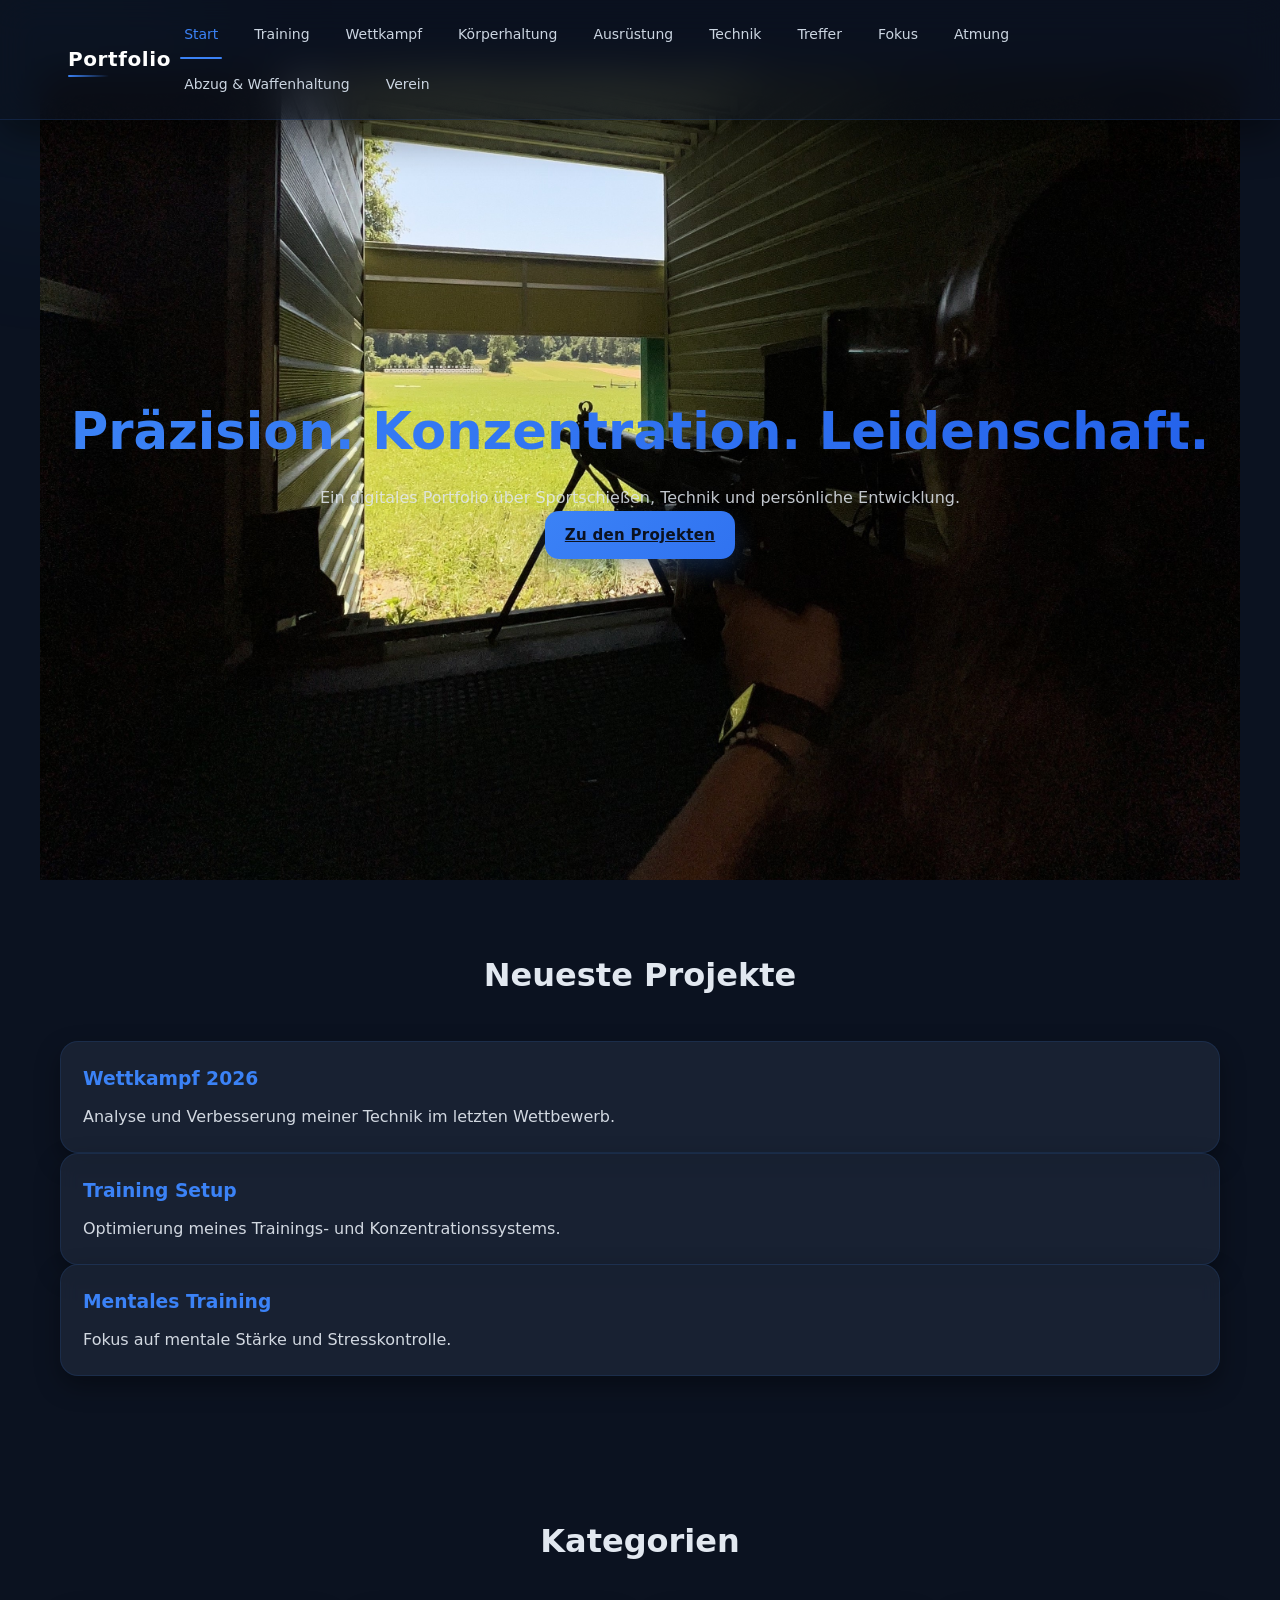
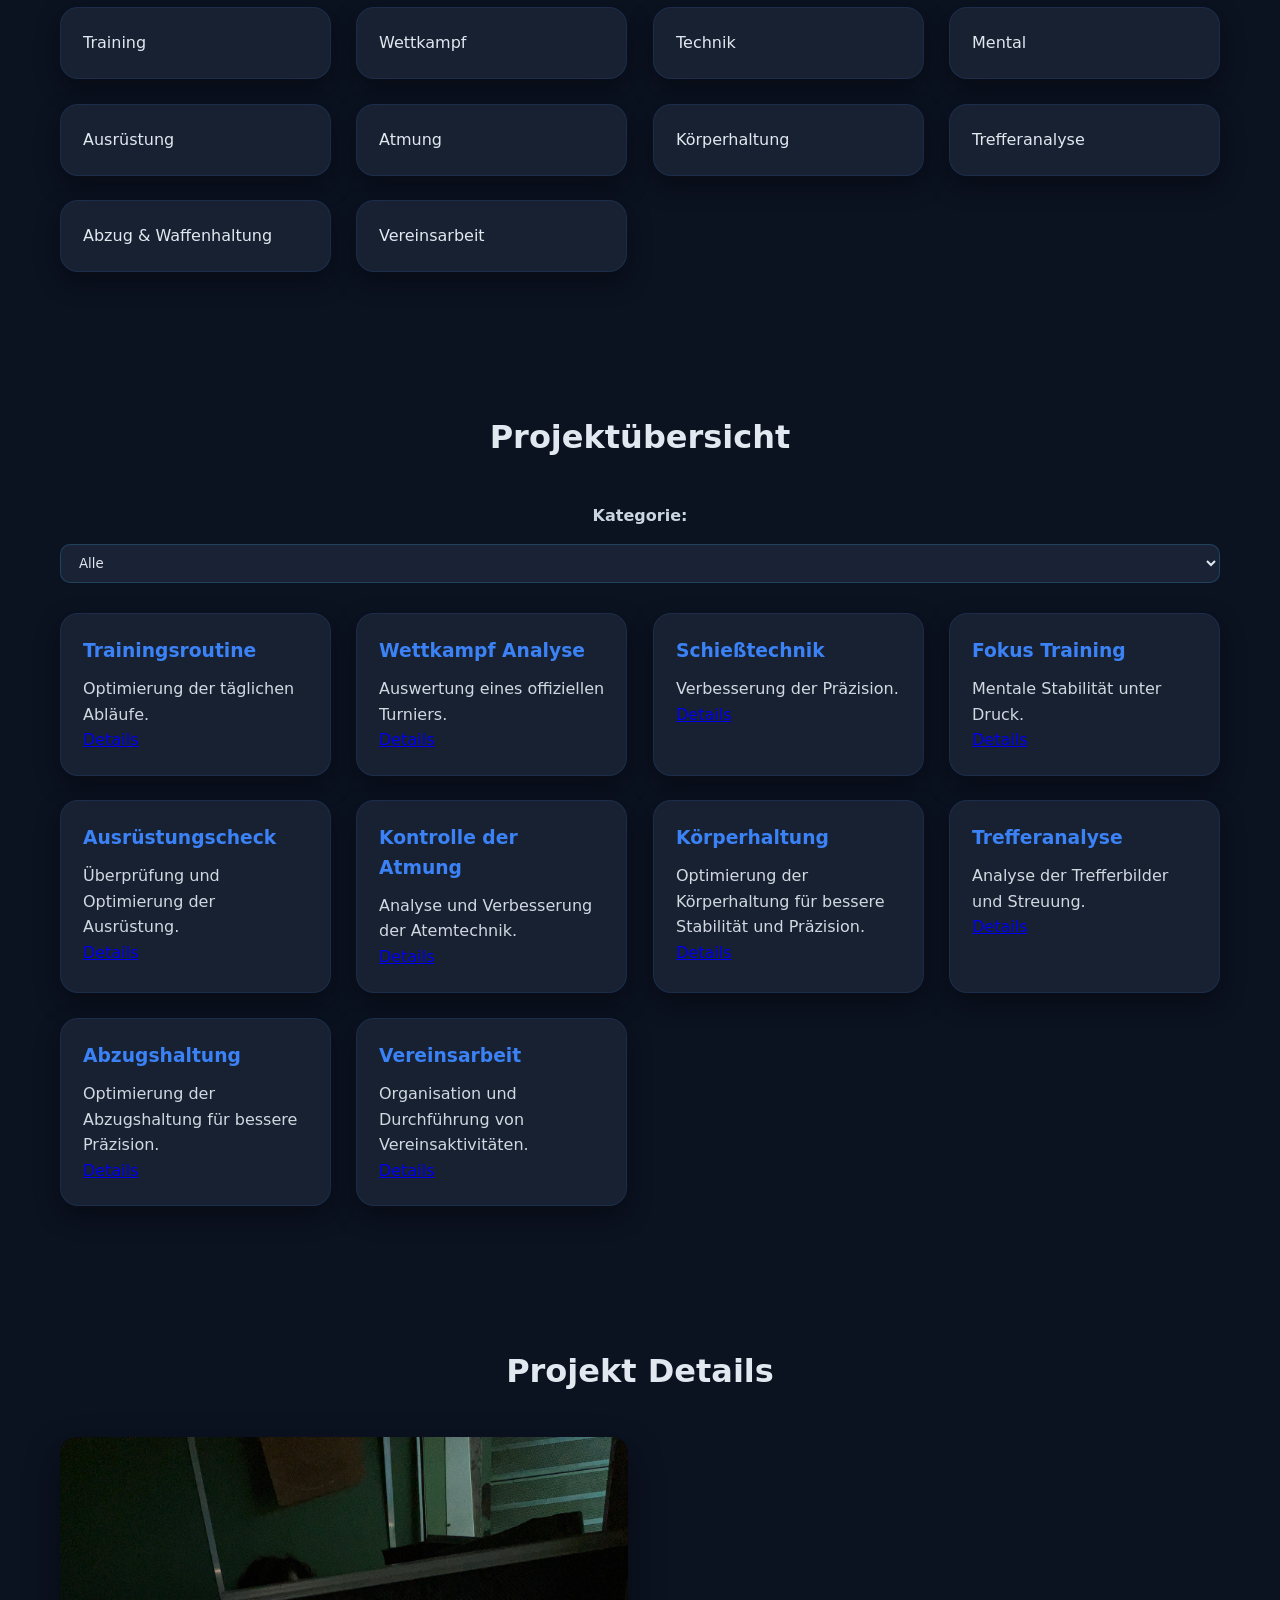
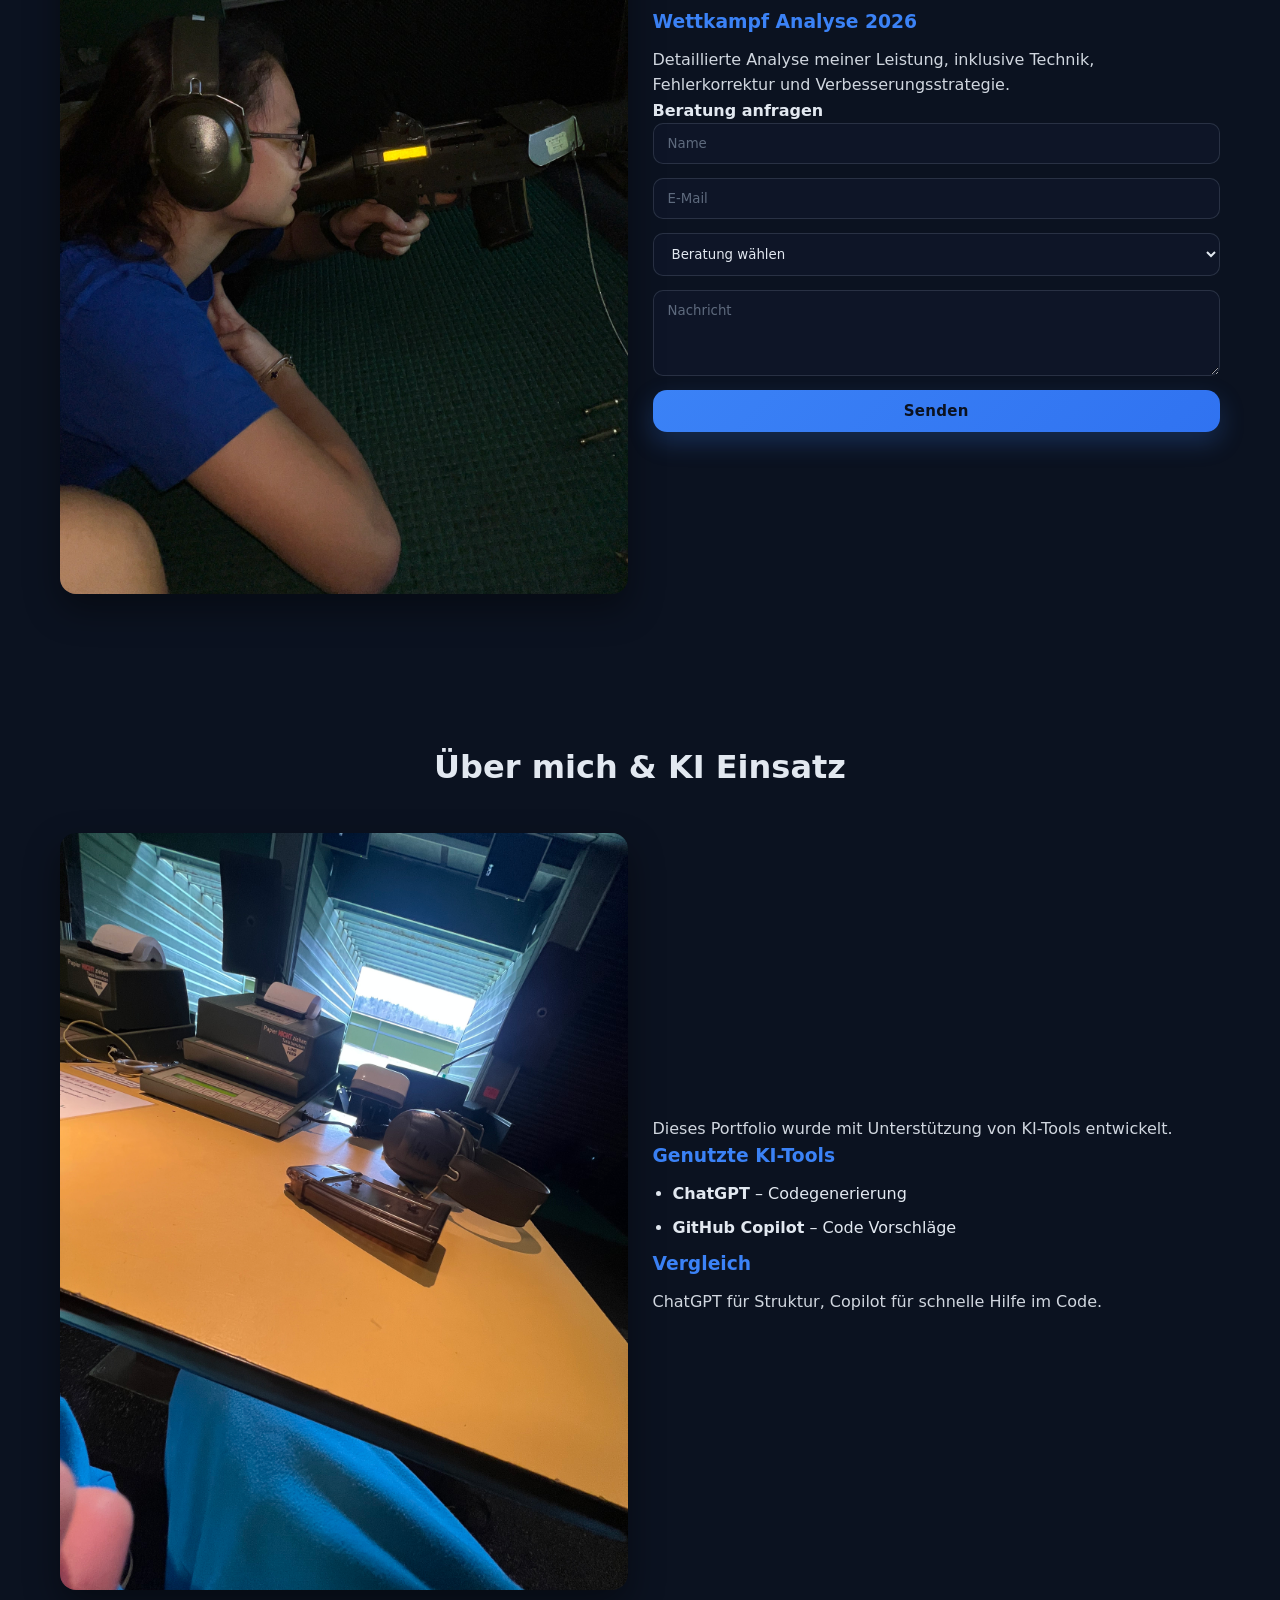
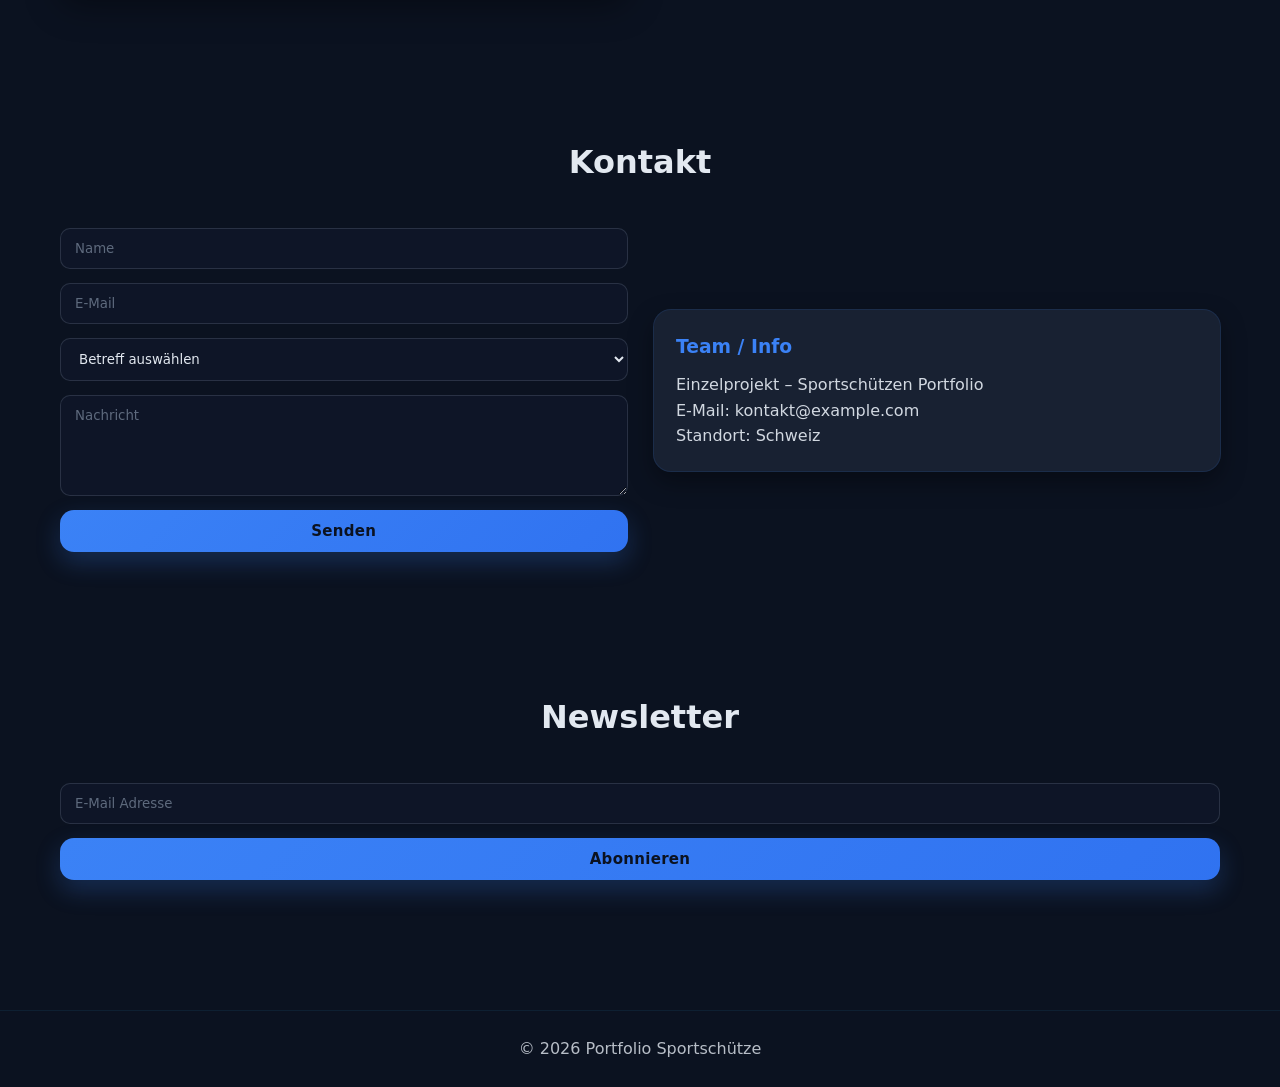
==== index.html @ c747900e "Halbfertig" ====
<!DOCTYPE html>
<html lang="de">

<head>
  <meta charset="UTF-8">
  <meta name="viewport" content="width=device-width, initial-scale=1.0">
  <title>Portfolio – Sportschütze</title>

  <link rel="stylesheet" href="./styles/style1.css">

  <!-- EINZIGE Script-Einbindung (WICHTIG) -->
  <script src="./scripts/script.js" defer></script>
</head>

<body>

  <header>
    <nav>
      <div><strong>Portfolio</strong></div>
      <div>
        <a href="index.html" class="active">Start</a>
        <a href="training.html">Training</a>
        <a href="wettkampf-analyse.html">Wettkampf</a>
        <a href="koerperhaltung.html">Körperhaltung</a>
        <a href="ausruestung.html">Ausrüstung</a>
        <a href="schiesstechnik.html">Technik</a>
        <a href="treffen.html">Treffer</a>
        <a href="fokus-training.html">Fokus</a>
        <a href="atmung.html">Atmung</a>
        <a href="abzug_haltung.html">Abzug & Waffenhaltung</a>
        <a href="verein.html">Verein</a>

      </div>
    </nav>
  </header>

  <main>

    <section id="home" class="hero">
      <div>
        <h1>Präzision. Konzentration. Leidenschaft.</h1>
        <p>Ein digitales Portfolio über Sportschießen, Technik und persönliche Entwicklung.</p>
        <a class="btn" href="./index.html#projects">Zu den Projekten</a>
      </div>
    </section>

    <section id="news">
      <h2>Neueste Projekte</h2>

      <div class="projects-grid">
        <article class="card">
          <h3>Wettkampf 2026</h3>
          <p>Analyse und Verbesserung meiner Technik im letzten Wettbewerb.</p>
        </article>

        <article class="card">
          <h3>Training Setup</h3>
          <p>Optimierung meines Trainings- und Konzentrationssystems.</p>
        </article>

        <article class="card">
          <h3>Mentales Training</h3>
          <p>Fokus auf mentale Stärke und Stresskontrolle.</p>
        </article>
      </div>
    </section>

    <section id="categories">
      <h2>Kategorien</h2>

      <div class="grid cards">
        <div class="card">Training</div>
        <div class="card">Wettkampf</div>
        <div class="card">Technik</div>
        <div class="card">Mental</div>
        <div class="card">Ausrüstung</div>
        <div class="card">Atmung</div>
        <div class="card">Körperhaltung</div>
        <div class="card">Trefferanalyse</div>
        <div class="card">Abzug & Waffenhaltung</div>
        <div class="card">Vereinsarbeit</div>
      </div>
    </section>

    <section id="projects">
      <h2>Projektübersicht</h2>

      <!-- FILTER -->
      <div class="filter">
        <label for="categoryFilter">Kategorie:</label>

        <select id="categoryFilter">
          <option value="all">Alle</option>
          <option value="training">Training</option>
          <option value="wettkampf">Wettkampf</option>
          <option value="technik">Technik</option>
          <option value="mental">Mental</option>
          <option value="ausrüstung">Ausrüstung</option>
          <option value="atmung">Atemtechnik</option>
          <option value="koerperhaltung">Körperhaltung</option>
          <option value="treffen">Trefferanalyse</option>
          <option value="abzug_haltung">Abzug & Waffenhaltung</option>
          <option value="verein">Vereinsarbeit</option>
        </select>
      </div>

      <!-- PROJEKTE -->
      <div class="grid cards">

        <article class="card project training">
          <h3>Trainingsroutine</h3>
          <p>Optimierung der täglichen Abläufe.</p>
          <a href="training.html">Details</a>
        </article>

        <article class="card project wettkampf">
          <h3>Wettkampf Analyse</h3>
          <p>Auswertung eines offiziellen Turniers.</p>
          <a href="wettkampf-analyse.html">Details</a>
        </article>

        <article class="card project technik">
          <h3>Schießtechnik</h3>
          <p>Verbesserung der Präzision.</p>
          <a href="schiesstechnik.html">Details</a>
        </article>

        <article class="card project mental">
          <h3>Fokus Training</h3>
          <p>Mentale Stabilität unter Druck.</p>
          <a href="fokus-training.html">Details</a>
        </article>

        <article class="card project ausrüstung">
          <h3>Ausrüstungscheck</h3>
          <p>Überprüfung und Optimierung der Ausrüstung.</p>
          <a href="ausruestung.html">Details</a>
        </article>

        <article class="card project atmung">
          <h3>Kontrolle der Atmung</h3>
          <p>Analyse und Verbesserung der Atemtechnik.</p>
          <a href="atmung.html">Details</a>
        </article>

        <article class="card project koerperhaltung">
          <h3>Körperhaltung</h3>
          <p>Optimierung der Körperhaltung für bessere Stabilität und Präzision.</p>
          <a href="koerperhaltung.html">Details</a>
        </article>

        <article class="card project treffen">
          <h3>Trefferanalyse</h3>
          <p>Analyse der Trefferbilder und Streuung.</p>
          <a href="treffen.html">Details</a>
        </article>

        <article class="card project abzug_haltung">
          <h3>Abzugshaltung</h3>
          <p>Optimierung der Abzugshaltung für bessere Präzision.</p>
          <a href="Abzug_haltung.html">Details</a>
        </article>

        <article class="card project verein">
          <h3>Vereinsarbeit</h3>
          <p>Organisation und Durchführung von Vereinsaktivitäten.</p>
          <a href="Verein.html">Details</a>
        </article>
      </div>
    </section>

    <section id="project-detail">
      <h2>Projekt Details</h2>

      <div class="grid two">

        <div>
          <img src="bilder/schiessen_blz.jpeg" alt="Projekt Bild">
        </div>

        <div>
          <h3>Wettkampf Analyse 2026</h3>
          <p>Detaillierte Analyse meiner Leistung, inklusive Technik, Fehlerkorrektur und Verbesserungsstrategie.</p>

          <h4>Beratung anfragen</h4>

          <form>
            <input placeholder="Name">
            <input type="email" placeholder="E-Mail">

            <select>
              <option>Beratung wählen</option>
              <option>Technik Analyse</option>
              <option>Training Plan</option>
              <option>Mental Coaching</option>
            </select>

            <textarea rows="4" placeholder="Nachricht"></textarea>
            <button>Senden</button>
          </form>
        </div>

      </div>
    </section>

    <section id="about">
      <h2>Über mich & KI Einsatz</h2>

      <div class="grid two">

        <div>
          <img src="bilder/IMG_2993.jpeg" alt="Porträt">
        </div>

        <div>
          <p>
            Dieses Portfolio wurde mit Unterstützung von KI-Tools entwickelt.
          </p>

          <h3>Genutzte KI-Tools</h3>
          <ul>
            <li><strong>ChatGPT</strong> – Codegenerierung</li>
            <li><strong>GitHub Copilot</strong> – Code Vorschläge</li>
          </ul>

          <h3>Vergleich</h3>
          <p>ChatGPT für Struktur, Copilot für schnelle Hilfe im Code.</p>
        </div>

      </div>
    </section>

    <section id="contact">
      <h2>Kontakt</h2>

      <div class="grid two">

        <form>
          <input placeholder="Name">
          <input type="email" placeholder="E-Mail">

          <select>
            <option>Betreff auswählen</option>
            <option>Allgemeine Anfrage</option>
            <option>Projektanfrage</option>
            <option>Zusammenarbeit</option>
          </select>

          <textarea rows="5" placeholder="Nachricht"></textarea>
          <button>Senden</button>
        </form>

        <div class="card">
          <h3>Team / Info</h3>
          <p>Einzelprojekt – Sportschützen Portfolio</p>
          <p>E-Mail: kontakt@example.com</p>
          <p>Standort: Schweiz</p>
        </div>

      </div>
    </section>

    <section id="newsletter">
      <h2>Newsletter</h2>

      <form class="newsletter-form">
        <input type="email" placeholder="E-Mail Adresse">
        <button>Abonnieren</button>
      </form>
    </section>

  </main>

  <footer>
    © 2026 Portfolio Sportschütze
  </footer>

</body>

</html>
---- styles/style1.css ----
/* ===============================
   RESET + BASE
=============================== */

* {
  margin: 0;
  padding: 0;
  box-sizing: border-box;
  font-family: system-ui, -apple-system, Segoe UI, Roboto, Arial, sans-serif;
}

html {
  scroll-behavior: smooth;
}

body {
    background: #0b1220;
    color: #e2e8f0;
    line-height: 1.6;
    padding-top: 70px;
}

/* ===============================
   ULTRA PREMIUM NAVBAR (UNIFIED STYLE)
=============================== */

header {
  position: fixed;
  top: 0;
  left: 0;
  width: 100%;
  z-index: 1000;

  background: rgba(11, 18, 32, 0.65);
  backdrop-filter: blur(18px);

  border-bottom: 1px solid rgba(59, 130, 246, 0.15);

  box-shadow: 0 15px 40px rgba(0, 0, 0, 0.45);

  transition: all 0.3s ease;
}

header.scrolled {
  padding: 6px 0;
  background: rgba(11, 18, 32, 0.8);
  box-shadow: 0 10px 25px rgba(0,0,0,0.5);
}

nav {
  max-width: 1200px;
  margin: auto;

  display: flex;
  justify-content: space-between;
  align-items: center;

  padding: 14px 28px;
}

/* LOGO */
nav strong {
  font-size: 1.25rem;
  letter-spacing: 0.6px;

  color: #ffffff;

  position: relative;
}

/* underline glow */
nav strong::after {
  content: "";
  position: absolute;
  bottom: -6px;
  left: 0;

  width: 40%;
  height: 2px;

  background: linear-gradient(90deg, #3b82f6, transparent);
  border-radius: 10px;
}

/* LINKS CONTAINER */
nav div:last-child {
  display: flex;
  gap: 10px;
  align-items: center;
  flex-wrap: wrap;
}

/* LINKS STYLE */
nav a {
  position: relative;

  padding: 8px 12px;
  border-radius: 999px;

  font-size: 14px;
  color: #cbd5e1;
  text-decoration: none;

  transition: 0.3s ease;

  border: 1px solid transparent;
}

/* HOVER */
nav a:hover {
  color: #3b82f6;
  transform: none;
}

/* Active/hover underline (animated) */
nav a {
  display: inline-block;
}

nav a::after {
  content: "";
  position: absolute;
  left: 8px;
  right: 8px;
  bottom: -6px;
  height: 2px;
  background: #3b82f6;
  transform: scaleX(0);
  transform-origin: left center;
  transition: transform 240ms cubic-bezier(.2,.8,.2,1);
  border-radius: 2px;
}

nav a.active {
  color: #3b82f6;
}

nav a:hover::after,
nav a.active::after {
  transform: scaleX(1);
}

/* ===============================
   MOBILE NAVBAR
=============================== */

@media (max-width: 900px) {
  nav {
    flex-direction: column;
    gap: 12px;
    padding: 12px;
  }

  nav div:last-child {
    justify-content: center;
    gap: 8px;
  }

  nav a {
    font-size: 13px;
    padding: 7px 10px;
  }
}
/* ===============================
   HERO
=============================== */

.hero {
  min-height: 90vh;
  display: flex;
  align-items: center;
  justify-content: center;

  text-align: center;
  padding: 80px 20px;

  background-image: url('../bilder/bild_mit_bliz1.jpeg');
  background-size: cover;
  background-position: center;

 
}

.hero div {
  animation: fadeUp 1s ease;
}

.hero h1 {
  font-size: clamp(2.2rem, 4vw, 3.5rem);
  margin-bottom: 12px;

  background: linear-gradient(90deg, #3b82f6, #2563eb);
  -webkit-background-clip: text;
  -webkit-text-fill-color: transparent;
}

.hero p {
  max-width: 650px;
  margin: auto;
  opacity: 0.85;
}

@keyframes fadeUp {
  from {
    opacity: 0;
    transform: translateY(30px);
  }
  to {
    opacity: 1;
    transform: translateY(0);
  }
}

/* ===============================
   SECTIONS
=============================== */

section {
  max-width: 1200px;
  margin: auto;
  padding: 70px 20px;
}

h2 {
  text-align: center;
  font-size: 2rem;
  margin-bottom: 40px;
}

h3 {
  color: #3b82f6;
  margin-bottom: 10px;
}

p {
  opacity: 0.92;
}

/* ===============================
   GRID
=============================== */

.grid {
  display: grid;
  gap: 25px;
}

.grid.two {
  grid-template-columns: 1fr 1fr;
  align-items: center;
}

.grid.cards {
  grid-template-columns: repeat(auto-fit, minmax(240px, 1fr));
}

/* ===============================
   CARDS (WOW EFFECT)
=============================== */

.card {
  background: rgba(30, 41, 59, 0.7);
  backdrop-filter: blur(10px);

  padding: 22px;
  border-radius: 18px;

  border: 1px solid rgba(59, 130, 246, 0.12);

  box-shadow: 0 10px 25px rgba(0,0,0,0.35);

  transition: 0.35s ease;
  position: relative;
  overflow: hidden;
}

.card:hover {
  transform: translateY(-10px) scale(1.02);
  box-shadow: 0 20px 45px rgba(0,0,0,0.5);
}

/* ===============================
   IMAGES
=============================== */

img {
  width: 100%;
  border-radius: 16px;
  box-shadow: 0 15px 35px rgba(0,0,0,0.4);
  transition: 0.4s ease;
}

img:hover {
  transform: scale(1.03);
}

/* ===============================
   PREMIUM BUTTON SYSTEM (WOW FIX)
=============================== */

.btn,
button {
  position: relative;
  display: inline-flex;
  align-items: center;
  justify-content: center;
  gap: 8px;

  padding: 12px 20px;

  border: none;
  border-radius: 14px;

  font-weight: 600;
  font-size: 15px;
  letter-spacing: 0.3px;

    color: #0b1220;
    cursor: pointer;

    background: linear-gradient(135deg, #3b82f6, #2563eb);

  background-size: 200% 200%;

  box-shadow:
  0 10px 25px rgba(59, 130, 246, 0.25),
  0 4px 10px rgba(0, 0, 0, 0.2);

  transition: all 0.35s ease;
  overflow: hidden;
}

/* ===============================
   HOVER (FLOW + LIFT + GLOW)
=============================== */

.btn:hover,
button:hover {
  transform: translateY(-4px) scale(1.02);

  background-position: right center;

  box-shadow:
    0 18px 40px rgba(59, 130, 246, 0.35),
    0 10px 25px rgba(0, 0, 0, 0.3);
}

/* ===============================
   CLICK FEEDBACK (FEELS REAL)
=============================== */

.btn:active,
button:active {
  transform: translateY(0) scale(0.97);

  box-shadow:
    0 8px 18px rgba(59, 130, 246, 0.2);
}

/* ===============================
   SHINE EFFECT (WOW MOMENT)
=============================== */

.btn::before,
button::before {
  content: "";
  position: absolute;
  top: 0;
  left: -75%;

  width: 50%;
  height: 100%;

  background: linear-gradient(
    120deg,
    transparent,
    rgba(255, 255, 255, 0.35),
    transparent
  );

  transform: skewX(-20deg);
}

.btn:hover::before,
button:hover::before {
  animation: shine 0.8s ease;
}

@keyframes shine {
  0% {
    left: -75%;
  }
  100% {
    left: 125%;
  }
}

/* ===============================
   DISABLED STATE
=============================== */

button:disabled {
  opacity: 0.5;
  cursor: not-allowed;
  transform: none;
  box-shadow: none;
}

/* ===============================
   OPTIONAL: SECONDARY BUTTON STYLE
=============================== */

.btn.secondary {
  background: rgba(30, 41, 59, 0.8);
  color: #e2e8f0;
  border: 1px solid rgba(59, 130, 246, 0.2);
}

.btn.secondary:hover {
  border-color: rgba(59,130,246,0.12);
  background: rgba(30, 41, 59, 1);
}

/* ===============================
   LISTS
=============================== */

ul {
  padding-left: 20px;
}

li {
  margin-bottom: 8px;
}

/* ===============================
   TABS
=============================== */

.tabs {
  max-width: 1000px;
  margin: auto;
}

.tab-buttons {
  display: flex;
  justify-content: center;
  gap: 10px;
  flex-wrap: wrap;
  margin-bottom: 20px;
}

.tab-btn {
  background: #1e293b;
  color: #cbd5e1;

  border: 1px solid rgba(56,189,248,0.15);

  padding: 10px 15px;
  border-radius: 10px;

  cursor: pointer;
  transition: 0.3s;
}

.tab-btn:hover {
  transform: translateY(-2px);
}

.tab-btn.active {
  background: #3b82f6;
  color: #0b1220;
}

/* ===============================
   TAB CONTENT
=============================== */

.tab-content {
  display: none;

  background: rgba(30, 41, 59, 0.7);
  backdrop-filter: blur(10px);

  padding: 20px;
  border-radius: 16px;

  border: 1px solid rgba(59, 130, 246, 0.12);

  animation: fadeTab 0.4s ease;
}

.tab-content.active {
  display: block;
}

@keyframes fadeTab {
  from {
    opacity: 0;
    transform: translateY(10px);
  }
  to {
    opacity: 1;
    transform: translateY(0);
  }
}

/* ===============================
   FORMS (PRO LEVEL FIX)
=============================== */

form {
  display: flex;
  flex-direction: column;
  gap: 14px;
}

input,
textarea,
select {
  width: 100%;
  padding: 12px 14px;

  border-radius: 10px;
  border: 1px solid rgba(148, 163, 184, 0.2);

  background: rgba(15, 23, 42, 0.8);
  color: #e2e8f0;

  outline: none;

  transition: 0.25s ease;
}

/* Hover */
input:hover,
textarea:hover,
select:hover {
  border-color: rgba(59, 130, 246, 0.5);
}

/* Focus (WICHTIG = WOW MOMENT) */
input:focus,
textarea:focus,
select:focus {
  border-color: rgba(59,130,246,0.12);
  box-shadow: 0 0 0 4px rgba(59, 130, 246, 0.15);
}

/* Placeholder */
input::placeholder,
textarea::placeholder {
  color: rgba(148, 163, 184, 0.6);
}

/* ===============================
   CANVAS (CHART FIX)
=============================== */

canvas {
  width: 100%;
  max-width: 100%;

  background: rgba(30, 41, 59, 0.7);
  padding: 20px;

  border-radius: 16px;

  box-shadow: 0 20px 40px rgba(0,0,0,0.4);
}

/* ===============================
   FILTER UI
=============================== */

.filter {
  display: flex;
  justify-content: center;
  align-items: center;
  gap: 15px;

  flex-wrap: wrap;

  margin-bottom: 30px;
}

.filter label {
  font-weight: 600;
  color: #cbd5e1;
}

.filter select {
  background: rgba(30, 41, 59, 0.8);
  color: #e2e8f0;

  border: 1px solid rgba(56,189,248,0.2);

  padding: 10px 14px;
  border-radius: 10px;

  cursor: pointer;

  transition: 0.3s;
}

.filter select:hover {
  border-color: rgba(59,130,246,0.12);
}

/* ===============================
   GALLERY
=============================== */

.gallery {
  display: grid;
  gap: 20px;
  grid-template-columns: repeat(auto-fit, minmax(150px, 1fr));
}

/* ===============================
   FOOTER
=============================== */

footer {
  text-align: center;
  padding: 25px;

  background: #0b1220;

  border-top: 1px solid rgba(56,189,248,0.08);

  margin-top: 60px;

  color: rgba(226,232,240,0.8);
}

/* ===============================
   RESPONSIVE DESIGN
=============================== */

@media (max-width: 900px) {
  .grid.two {
    grid-template-columns: 1fr;
  }

  nav {
    flex-direction: column;
    gap: 10px;
    padding: 12px;
  }

  .hero {
    min-height: 70vh;
  }

  h2 {
    font-size: 1.6rem;
  }
}

@media (max-width: 600px) {
  section {
    padding: 40px 15px;
  }

  .tab-buttons {
    flex-direction: column;
    align-items: center;
  }

  .btn {
    width: 100%;
    text-align: center;
  }
}

/* ===============================
   SMALL MICRO-ANIMATIONS
=============================== */

/* smooth reveal feel */
.card,
.tab-content,
img {
  will-change: transform;
}

/* hover glow upgrade */
.card:hover {
  border-color: rgba(59, 130, 246, 0.35);
}

/* ===============================
   OPTIONAL WOW TOUCH (SUBTLE GLOW BACKGROUND)
=============================== */

body::before {
  content: "";
  position: fixed;
  top: -200px;
  left: -200px;
  width: 500px;
  height: 500px;

  background: radial-gradient(circle, rgba(56,189,248,0.08), transparent 60%);
  filter: blur(80px);

  z-index: -1;
}

.hidden {
  display: none !important;
}
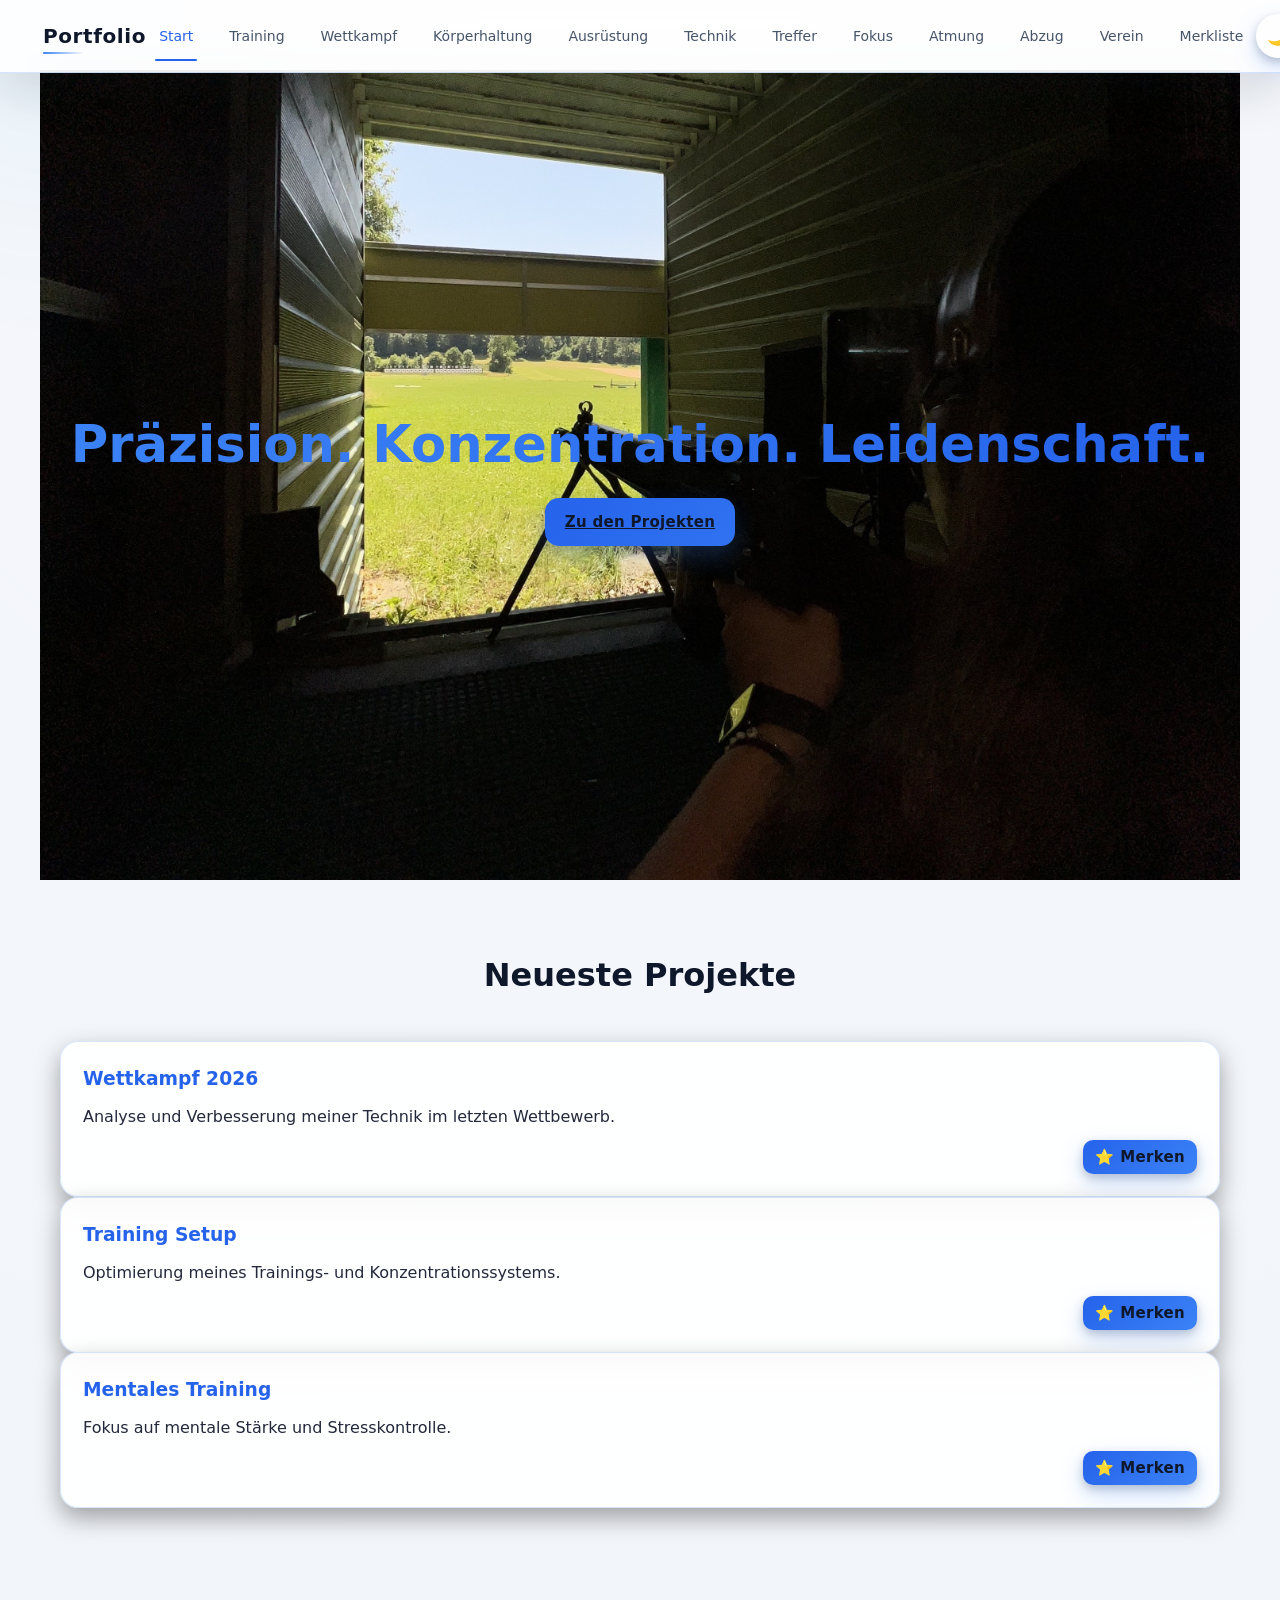
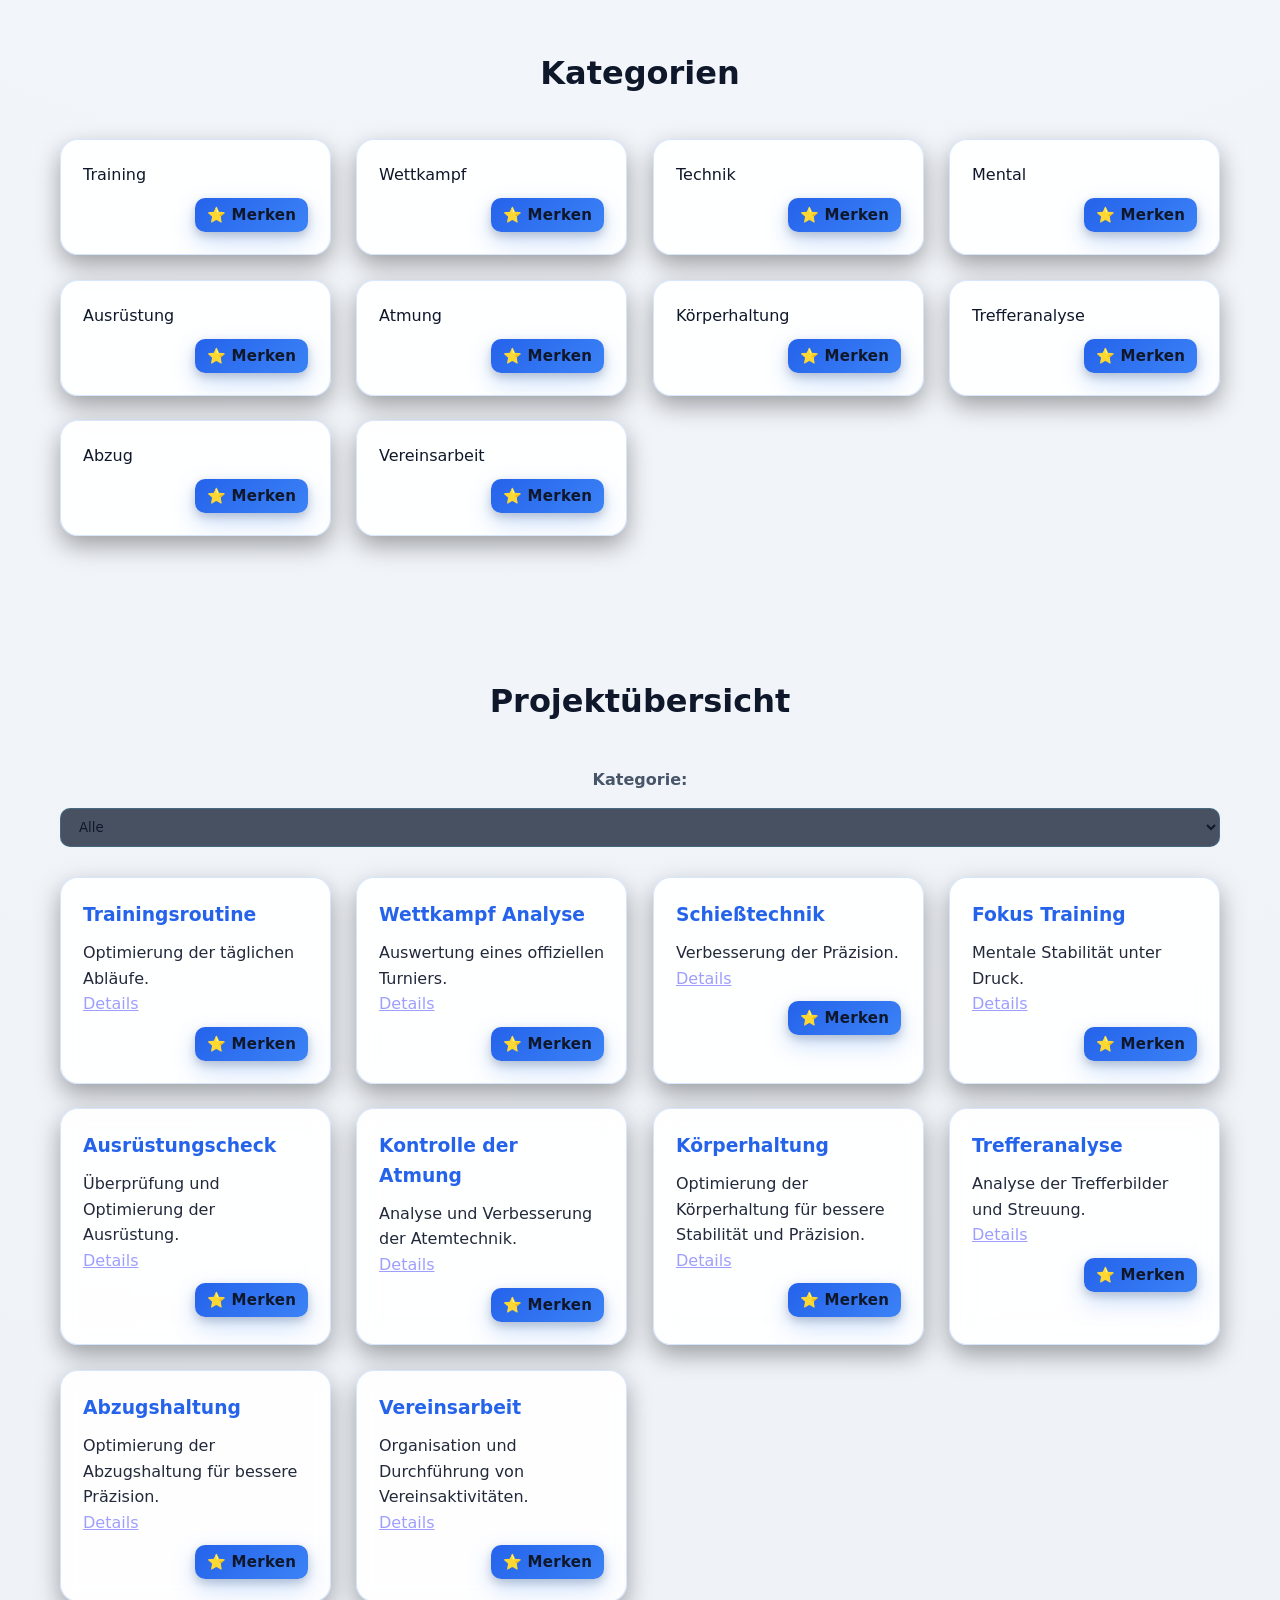
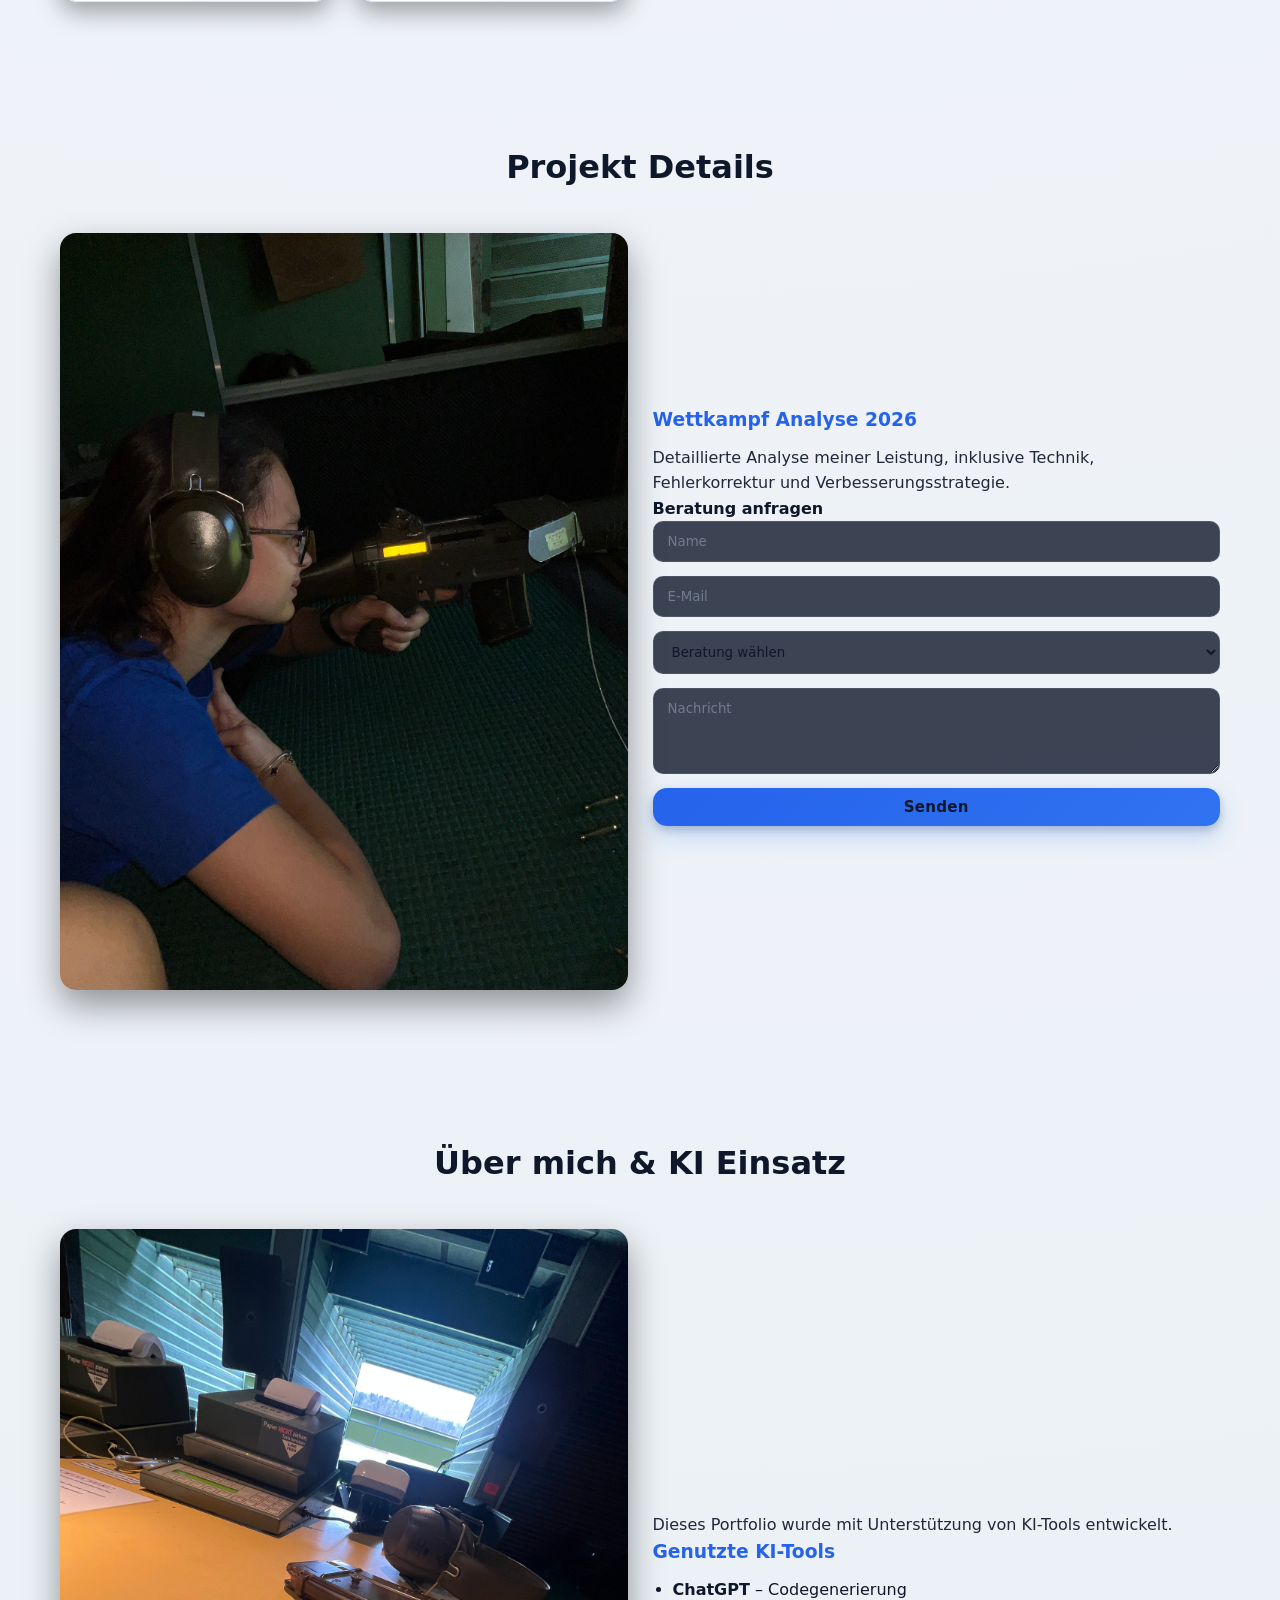
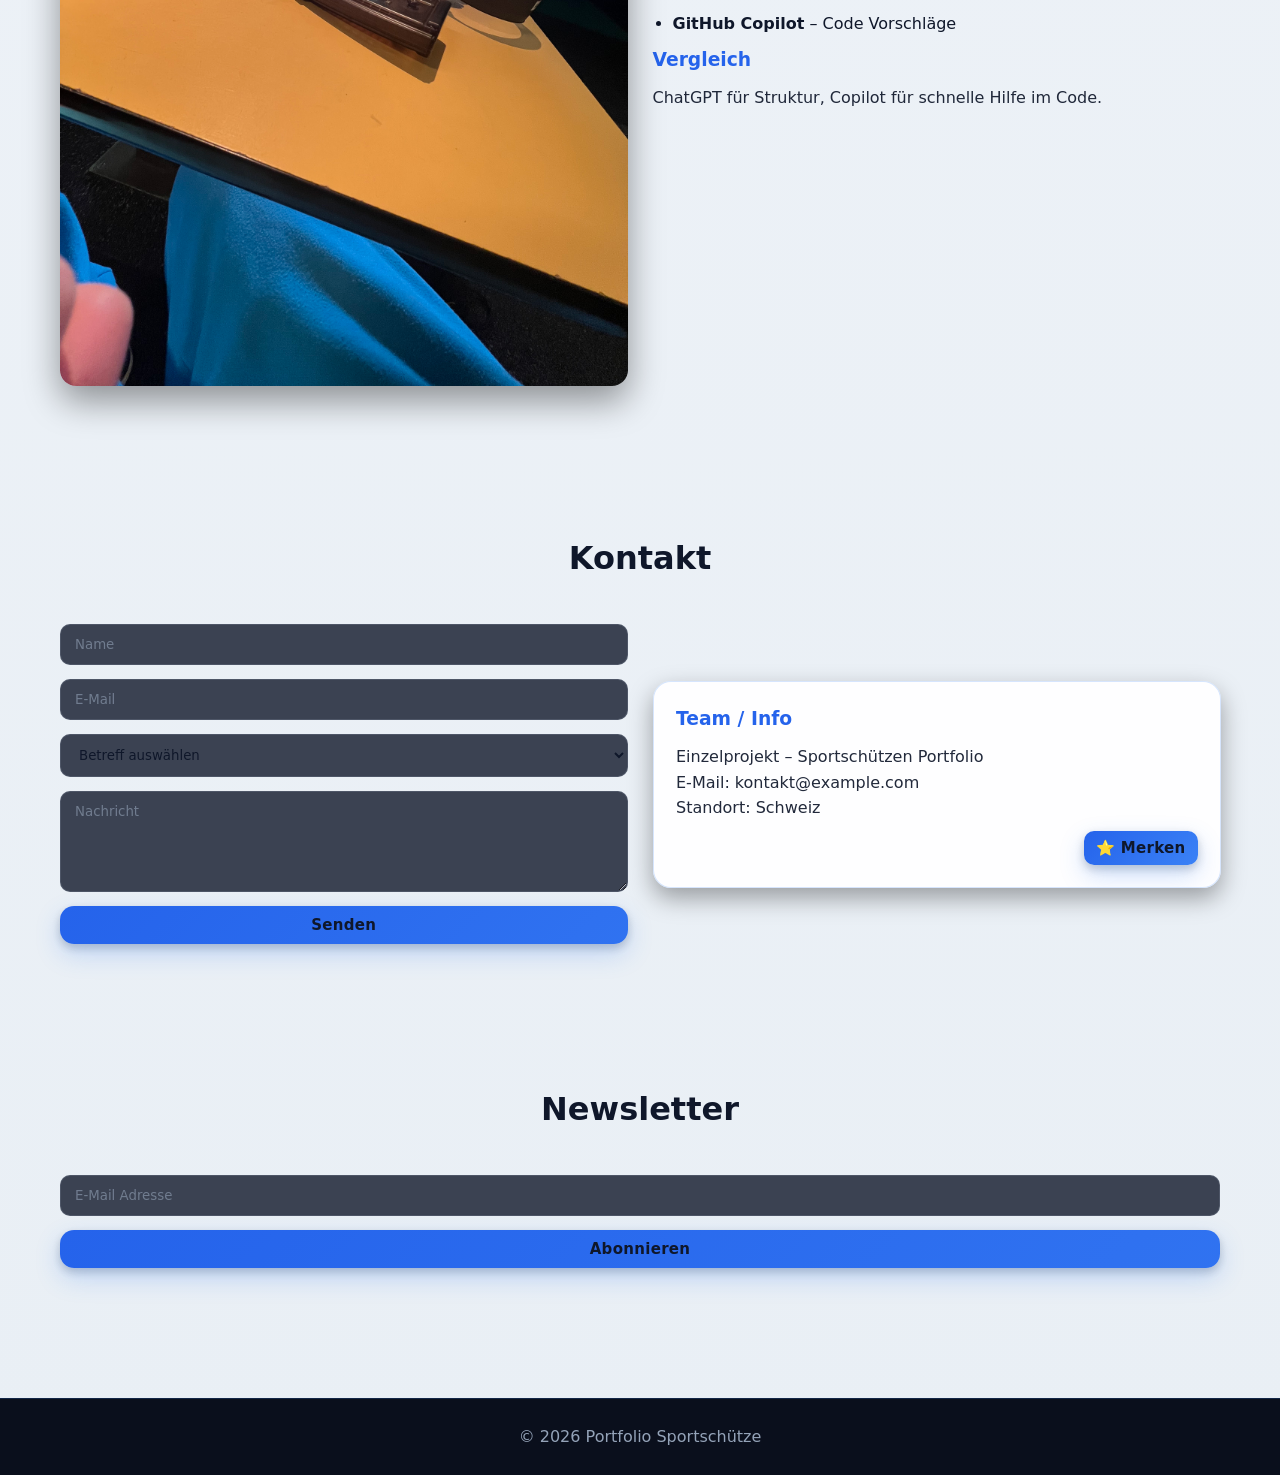
==== commit aa54596f: "Fertig" ====
--- a/index.html
+++ b/index.html
@@ -5,6 +5,9 @@
   <meta charset="UTF-8">
   <meta name="viewport" content="width=device-width, initial-scale=1.0">
   <title>Portfolio – Sportschütze</title>
+  <link rel="icon" href="icons/icon.ico">
+  <link rel="manifest" href="manifest.json">
+  <meta name="theme-color" content="#3b82f6">
 
   <link rel="stylesheet" href="./styles/style1.css">
 
@@ -17,8 +20,7 @@
   <header>
     <nav>
       <div><strong>Portfolio</strong></div>
-      <div>
-        <a href="index.html" class="active">Start</a>
+      <div class='nav-menu' id='primary-navigation'><a href="index.html" class="active">Start</a>
         <a href="training.html">Training</a>
         <a href="wettkampf-analyse.html">Wettkampf</a>
         <a href="koerperhaltung.html">Körperhaltung</a>
@@ -27,9 +29,17 @@
         <a href="treffen.html">Treffer</a>
         <a href="fokus-training.html">Fokus</a>
         <a href="atmung.html">Atmung</a>
-        <a href="abzug_haltung.html">Abzug & Waffenhaltung</a>
+        <a href="abzug_haltung.html">Abzug</a>
         <a href="verein.html">Verein</a>
-
+        <a href="merkliste.html">Merkliste</a>
+      </div>
+      <div class='nav-actions'><button class="theme-toggle" type="button" aria-label="Theme wechseln">🌙</button>
+        <button class='nav-toggle' type='button' aria-controls='primary-navigation' aria-expanded='false'
+          aria-label='Navigation ein- oder ausklappen'>
+          <span></span>
+          <span></span>
+          <span></span>
+        </button>
       </div>
     </nav>
   </header>
@@ -39,7 +49,6 @@
     <section id="home" class="hero">
       <div>
         <h1>Präzision. Konzentration. Leidenschaft.</h1>
-        <p>Ein digitales Portfolio über Sportschießen, Technik und persönliche Entwicklung.</p>
         <a class="btn" href="./index.html#projects">Zu den Projekten</a>
       </div>
     </section>
@@ -77,7 +86,7 @@
         <div class="card">Atmung</div>
         <div class="card">Körperhaltung</div>
         <div class="card">Trefferanalyse</div>
-        <div class="card">Abzug & Waffenhaltung</div>
+        <div class="card">Abzug</div>
         <div class="card">Vereinsarbeit</div>
       </div>
     </section>
--- a/styles/style1.css
+++ b/styles/style1.css
@@ -13,11 +13,76 @@
   scroll-behavior: smooth;
 }
 
+:root {
+  color-scheme: dark;
+  --bg: radial-gradient(circle at top, #0b1220 0%, #0a0f1c 100%);
+  --surface: rgba(15, 23, 42, 0.95);
+  --surface-2: rgba(20, 28, 42, 0.96);
+  --navbar: rgba(11, 18, 32, 0.75);
+  --footer: rgba(11, 18, 32, 0.9);
+  --border: rgba(59, 130, 246, 0.15);
+  --surface-border: rgba(148, 163, 184, 0.18);
+  --text: #e2e8f0;
+  --text-secondary: #94a3b8;
+  --primary: #3b82f6;
+  --primary-hover: #60a5fa;
+  --accent: #38bdf8;
+  --card: linear-gradient(180deg, rgba(30, 41, 59, 0.95), rgba(20, 28, 43, 0.92));
+  --shadow: 0 20px 45px rgba(0, 0, 0, 0.32);
+  --btn-text: #ffffff;
+  --hero-overlay: rgba(11, 18, 32, 0.75);
+  --hero-overlay-alt: rgba(11, 18, 32, 0.9);
+  --link: #3b82f6;
+}
+
+body.light {
+  --bg: radial-gradient(circle at top, #f5f7fb 0%, #e9eff5 100%);
+  --surface: rgba(255, 255, 255, 0.92);
+  --surface-2: rgba(248, 250, 252, 0.95);
+  --navbar: rgba(255, 255, 255, 0.88);
+  --footer: rgba(248, 250, 252, 0.9);
+  --border: rgba(59, 130, 246, 0.2);
+  --surface-border: rgba(148, 163, 184, 0.25);
+  --text: #0f172a;
+  --text-secondary: #475569;
+  --primary: #2563eb;
+  --primary-hover: #3b82f6;
+  --accent: #2563eb;
+  --card: linear-gradient(180deg, rgba(255, 255, 255, 0.98), rgba(241, 245, 249, 0.92));
+  --shadow: 0 20px 45px rgba(15, 23, 42, 0.12);
+  --btn-text: #0f172a;
+  --hero-overlay: rgba(255, 255, 255, 0.85);
+  --hero-overlay-alt: rgba(255, 255, 255, 0.95);
+  --link: #2563eb;
+}
+
+body.dark {
+  --bg: radial-gradient(circle at top, #0b1220 0%, #0a0f1c 100%);
+  --surface: rgba(15, 23, 42, 0.95);
+  --surface-2: rgba(20, 28, 42, 0.96);
+  --navbar: rgba(11, 18, 32, 0.75);
+  --footer: rgba(11, 18, 32, 0.9);
+  --border: rgba(59, 130, 246, 0.15);
+  --surface-border: rgba(148, 163, 184, 0.18);
+  --text: #e2e8f0;
+  --text-secondary: #94a3b8;
+  --primary: #3b82f6;
+  --primary-hover: #60a5fa;
+  --accent: #38bdf8;
+  --card: linear-gradient(180deg, rgba(30, 41, 59, 0.95), rgba(20, 28, 43, 0.92));
+  --shadow: 0 20px 45px rgba(0, 0, 0, 0.32);
+  --btn-text: #ffffff;
+  --hero-overlay: rgba(11, 18, 32, 0.75);
+  --hero-overlay-alt: rgba(11, 18, 32, 0.9);
+  --link: #3b82f6;
+}
+
+
 body {
-    background: #0b1220;
-    color: #e2e8f0;
-    line-height: 1.6;
-    padding-top: 70px;
+  background: var(--bg);
+  color: var(--text);
+  line-height: 1.6;
+  padding-top: 70px;
 }
 
 /* ===============================
@@ -31,24 +96,25 @@
   width: 100%;
   z-index: 1000;
 
-  background: rgba(11, 18, 32, 0.65);
+  background: var(--navbar);
   backdrop-filter: blur(18px);
 
-  border-bottom: 1px solid rgba(59, 130, 246, 0.15);
-
-  box-shadow: 0 15px 40px rgba(0, 0, 0, 0.45);
+  border-bottom: 1px solid var(--border);
+
+  box-shadow: var(--shadow);
 
   transition: all 0.3s ease;
 }
 
 header.scrolled {
   padding: 6px 0;
-  background: rgba(11, 18, 32, 0.8);
-  box-shadow: 0 10px 25px rgba(0,0,0,0.5);
+  background: var(--surface);
+  box-shadow: var(--shadow);
 }
 
 nav {
-  max-width: 1200px;
+  max-width: 1250px;
+  width: 100%;
   margin: auto;
 
   display: flex;
@@ -63,7 +129,7 @@
   font-size: 1.25rem;
   letter-spacing: 0.6px;
 
-  color: #ffffff;
+  color: var(--text);
 
   position: relative;
 }
@@ -83,11 +149,66 @@
 }
 
 /* LINKS CONTAINER */
-nav div:last-child {
+.nav-menu {
+  display: flex;
+  flex-wrap: nowrap;
+  white-space: nowrap;
+  gap: 10px;
+  align-items: center;
+  justify-content: flex-end;
+  width: 100%;
+  transition: max-height 0.28s ease, opacity 0.28s ease, visibility 0.28s ease, padding 0.28s ease;
+  max-height: none;
+  opacity: 1;
+  visibility: visible;
+  overflow: visible;
+}
+
+.nav-actions {
   display: flex;
   gap: 10px;
   align-items: center;
-  flex-wrap: wrap;
+  justify-content: flex-end;
+}
+
+.nav-toggle {
+  display: none;
+  appearance: none;
+  background: transparent;
+  border: 1px solid rgba(255, 255, 255, 0.18);
+  border-radius: 999px;
+  width: 44px;
+  height: 44px;
+  padding: 0;
+  cursor: pointer;
+  color: var(--text);
+  transition: background 0.25s ease, transform 0.25s ease, border-color 0.25s ease;
+}
+
+.nav-toggle:hover {
+  background: rgba(255, 255, 255, 0.12);
+}
+
+.nav-toggle span {
+  display: block;
+  width: 20px;
+  height: 2px;
+  margin: 4px auto;
+  background: currentColor;
+  border-radius: 999px;
+  transition: transform 0.25s ease, opacity 0.25s ease;
+}
+
+.nav-toggle[aria-expanded='true'] span:nth-child(1) {
+  transform: translateY(6px) rotate(45deg);
+}
+
+.nav-toggle[aria-expanded='true'] span:nth-child(2) {
+  opacity: 0;
+}
+
+.nav-toggle[aria-expanded='true'] span:nth-child(3) {
+  transform: translateY(-6px) rotate(-45deg);
 }
 
 /* LINKS STYLE */
@@ -98,7 +219,7 @@
   border-radius: 999px;
 
   font-size: 14px;
-  color: #cbd5e1;
+  color: var(--text-secondary);
   text-decoration: none;
 
   transition: 0.3s ease;
@@ -108,8 +229,26 @@
 
 /* HOVER */
 nav a:hover {
-  color: #3b82f6;
+  color: var(--primary);
   transform: none;
+}
+
+.theme-toggle {
+  min-width: 44px;
+  min-height: 44px;
+  padding: 0;
+  border-radius: 999px;
+  border: 1px solid rgba(255, 255, 255, 0.16);
+  background: rgba(255, 255, 255, 0.12);
+  color: var(--text);
+  font-size: 1.1rem;
+  cursor: pointer;
+  transition: background 0.25s ease, transform 0.25s ease, border-color 0.25s ease;
+}
+
+.theme-toggle:hover {
+  background: rgba(255, 255, 255, 0.2);
+  transform: translateY(-1px);
 }
 
 /* Active/hover underline (animated) */
@@ -124,15 +263,15 @@
   right: 8px;
   bottom: -6px;
   height: 2px;
-  background: #3b82f6;
+  background: var(--primary);
   transform: scaleX(0);
   transform-origin: left center;
-  transition: transform 240ms cubic-bezier(.2,.8,.2,1);
+  transition: transform 240ms cubic-bezier(.2, .8, .2, 1);
   border-radius: 2px;
 }
 
 nav a.active {
-  color: #3b82f6;
+  color: var(--primary);
 }
 
 nav a:hover::after,
@@ -146,21 +285,49 @@
 
 @media (max-width: 900px) {
   nav {
-    flex-direction: column;
+    flex-wrap: wrap;
     gap: 12px;
     padding: 12px;
-  }
-
-  nav div:last-child {
-    justify-content: center;
-    gap: 8px;
-  }
-
-  nav a {
+    align-items: center;
+  }
+
+  .nav-actions {
+    order: 1;
+    justify-content: flex-end;
+    width: 100%;
+  }
+
+  .nav-menu {
+    order: 2;
+    flex-direction: column;
+    width: 100%;
+    max-height: 0;
+    opacity: 0;
+    visibility: hidden;
+    padding-top: 0;
+  }
+
+  .nav-menu.open {
+    max-height: 1000px;
+    opacity: 1;
+    visibility: visible;
+    padding-top: 14px;
+  }
+
+  .nav-menu a {
+    display: block;
+    width: 100%;
     font-size: 13px;
     padding: 7px 10px;
   }
-}
+
+  .nav-toggle {
+    display: inline-flex;
+    align-items: center;
+    justify-content: center;
+  }
+}
+
 /* ===============================
    HERO
 =============================== */
@@ -178,7 +345,7 @@
   background-size: cover;
   background-position: center;
 
- 
+
 }
 
 .hero div {
@@ -205,6 +372,7 @@
     opacity: 0;
     transform: translateY(30px);
   }
+
   to {
     opacity: 1;
     transform: translateY(0);
@@ -228,7 +396,7 @@
 }
 
 h3 {
-  color: #3b82f6;
+  color: var(--primary);
   margin-bottom: 10px;
 }
 
@@ -259,15 +427,15 @@
 =============================== */
 
 .card {
-  background: rgba(30, 41, 59, 0.7);
+  background: var(--surface);
   backdrop-filter: blur(10px);
 
   padding: 22px;
   border-radius: 18px;
 
-  border: 1px solid rgba(59, 130, 246, 0.12);
-
-  box-shadow: 0 10px 25px rgba(0,0,0,0.35);
+  border: 1px solid var(--border);
+
+  box-shadow: 0 10px 25px rgba(0, 0, 0, 0.35);
 
   transition: 0.35s ease;
   position: relative;
@@ -276,7 +444,7 @@
 
 .card:hover {
   transform: translateY(-10px) scale(1.02);
-  box-shadow: 0 20px 45px rgba(0,0,0,0.5);
+  box-shadow: 0 20px 45px rgba(0, 0, 0, 0.5);
 }
 
 /* ===============================
@@ -286,13 +454,67 @@
 img {
   width: 100%;
   border-radius: 16px;
-  box-shadow: 0 15px 35px rgba(0,0,0,0.4);
+  box-shadow: 0 15px 35px rgba(0, 0, 0, 0.4);
   transition: 0.4s ease;
 }
 
 img:hover {
   transform: scale(1.03);
 }
+
+/* ===============================
+   MERKLISTE / SAVE BUTTONS
+=============================== */
+.project-save-btn {
+  display: block;
+  margin: 10px 0 0 auto;
+  padding: 8px 12px;
+  width: fit-content;
+  border-radius: 10px;
+  background: linear-gradient(135deg, var(--primary), var(--primary-hover));
+  color: var(--btn-text);
+  border: none;
+  cursor: pointer;
+  font-weight: 600;
+  transition: transform 0.18s ease, box-shadow 0.18s ease;
+}
+
+.project-save-btn:hover {
+  transform: translateY(-2px);
+}
+
+.project-save-btn[aria-pressed="true"] {
+  background: transparent;
+  color: var(--primary);
+  border: 1px solid rgba(59, 130, 246, 0.18);
+}
+
+.saved-project-list {
+  list-style: none;
+  padding: 0;
+  margin: 0;
+}
+
+.saved-project-item {
+  display: flex;
+  gap: 12px;
+  align-items: center;
+  padding: 10px 0;
+  border-bottom: 1px solid rgba(255, 255, 255, 0.03);
+}
+
+.saved-name {
+  flex: 1;
+}
+
+.saved-remove-btn {
+  background: transparent;
+  border: 1px solid rgba(255, 255, 255, 0.06);
+  padding: 6px 10px;
+  border-radius: 8px;
+  cursor: pointer;
+}
+
 
 /* ===============================
    PREMIUM BUTTON SYSTEM (WOW FIX)
@@ -315,16 +537,16 @@
   font-size: 15px;
   letter-spacing: 0.3px;
 
-    color: #0b1220;
-    cursor: pointer;
-
-    background: linear-gradient(135deg, #3b82f6, #2563eb);
+  color: var(--btn-text);
+  cursor: pointer;
+
+  background: linear-gradient(135deg, var(--primary), var(--primary-hover));
 
   background-size: 200% 200%;
 
   box-shadow:
-  0 10px 25px rgba(59, 130, 246, 0.25),
-  0 4px 10px rgba(0, 0, 0, 0.2);
+    0 10px 25px rgba(59, 130, 246, 0.25),
+    0 4px 10px rgba(0, 0, 0, 0.2);
 
   transition: all 0.35s ease;
   overflow: hidden;
@@ -371,12 +593,10 @@
   width: 50%;
   height: 100%;
 
-  background: linear-gradient(
-    120deg,
-    transparent,
-    rgba(255, 255, 255, 0.35),
-    transparent
-  );
+  background: linear-gradient(120deg,
+      transparent,
+      rgba(255, 255, 255, 0.35),
+      transparent);
 
   transform: skewX(-20deg);
 }
@@ -390,6 +610,7 @@
   0% {
     left: -75%;
   }
+
   100% {
     left: 125%;
   }
@@ -412,12 +633,12 @@
 
 .btn.secondary {
   background: rgba(30, 41, 59, 0.8);
-  color: #e2e8f0;
+  color: var(--text);
   border: 1px solid rgba(59, 130, 246, 0.2);
 }
 
 .btn.secondary:hover {
-  border-color: rgba(59,130,246,0.12);
+  border-color: rgba(59, 130, 246, 0.12);
   background: rgba(30, 41, 59, 1);
 }
 
@@ -451,10 +672,10 @@
 }
 
 .tab-btn {
-  background: #1e293b;
-  color: #cbd5e1;
-
-  border: 1px solid rgba(56,189,248,0.15);
+  background: var(--surface-2);
+  color: var(--text-secondary);
+
+  border: 1px solid rgba(56, 189, 248, 0.15);
 
   padding: 10px 15px;
   border-radius: 10px;
@@ -468,7 +689,7 @@
 }
 
 .tab-btn.active {
-  background: #3b82f6;
+  background: var(--primary);
   color: #0b1220;
 }
 
@@ -479,13 +700,13 @@
 .tab-content {
   display: none;
 
-  background: rgba(30, 41, 59, 0.7);
+  background: var(--surface);
   backdrop-filter: blur(10px);
 
   padding: 20px;
   border-radius: 16px;
 
-  border: 1px solid rgba(59, 130, 246, 0.12);
+  border: 1px solid var(--border);
 
   animation: fadeTab 0.4s ease;
 }
@@ -499,6 +720,7 @@
     opacity: 0;
     transform: translateY(10px);
   }
+
   to {
     opacity: 1;
     transform: translateY(0);
@@ -525,7 +747,7 @@
   border: 1px solid rgba(148, 163, 184, 0.2);
 
   background: rgba(15, 23, 42, 0.8);
-  color: #e2e8f0;
+  color: var(--text);
 
   outline: none;
 
@@ -543,7 +765,7 @@
 input:focus,
 textarea:focus,
 select:focus {
-  border-color: rgba(59,130,246,0.12);
+  border-color: rgba(59, 130, 246, 0.12);
   box-shadow: 0 0 0 4px rgba(59, 130, 246, 0.15);
 }
 
@@ -561,12 +783,12 @@
   width: 100%;
   max-width: 100%;
 
-  background: rgba(30, 41, 59, 0.7);
+  background: var(--surface);
   padding: 20px;
 
   border-radius: 16px;
 
-  box-shadow: 0 20px 40px rgba(0,0,0,0.4);
+  box-shadow: 0 20px 40px rgba(0, 0, 0, 0.4);
 }
 
 /* ===============================
@@ -586,14 +808,14 @@
 
 .filter label {
   font-weight: 600;
-  color: #cbd5e1;
+  color: var(--text-secondary);
 }
 
 .filter select {
   background: rgba(30, 41, 59, 0.8);
-  color: #e2e8f0;
-
-  border: 1px solid rgba(56,189,248,0.2);
+  color: var(--text);
+
+  border: 1px solid rgba(56, 189, 248, 0.2);
 
   padding: 10px 14px;
   border-radius: 10px;
@@ -604,7 +826,7 @@
 }
 
 .filter select:hover {
-  border-color: rgba(59,130,246,0.12);
+  border-color: rgba(59, 130, 246, 0.12);
 }
 
 /* ===============================
@@ -625,13 +847,13 @@
   text-align: center;
   padding: 25px;
 
-  background: #0b1220;
-
-  border-top: 1px solid rgba(56,189,248,0.08);
+  background: #0a0f1c;
+
+  border-top: 1px solid rgba(59, 130, 246, 0.2);
 
   margin-top: 60px;
 
-  color: rgba(226,232,240,0.8);
+  color: #94a3b8;
 }
 
 /* ===============================
@@ -702,7 +924,7 @@
   width: 500px;
   height: 500px;
 
-  background: radial-gradient(circle, rgba(56,189,248,0.08), transparent 60%);
+  background: radial-gradient(circle, rgba(56, 189, 248, 0.08), transparent 60%);
   filter: blur(80px);
 
   z-index: -1;
@@ -713,4 +935,32 @@
 }
 
 
-
+.add-box {
+  display: flex;
+  gap: 10px;
+  margin: 20px;
+}
+
+#projectInput {
+  flex: 1;
+  padding: 10px;
+}
+
+button {
+  padding: 10px 15px;
+  cursor: pointer;
+}
+
+#projectList {
+  list-style: none;
+  padding: 0 20px;
+}
+
+#projectList li {
+  display: flex;
+  justify-content: space-between;
+  padding: 10px;
+  margin: 8px 0;
+  background: #1a2233;
+  border-radius: 8px;
+}
